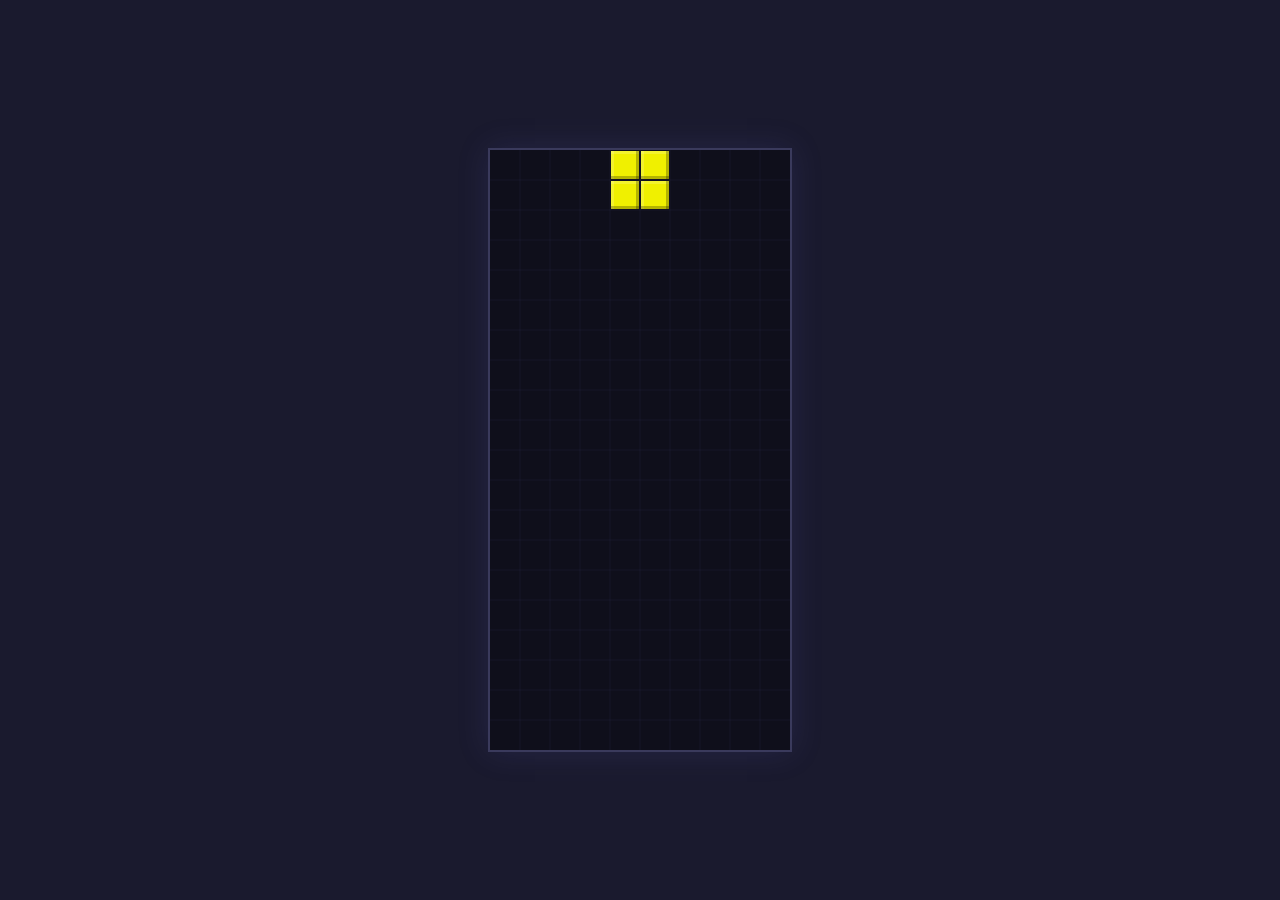
==== index.html @ 4a59fbe1 "feat(grain-1): Canvas 테트리스 보드 및 테트로미노 렌더링 파이프라인 Grain: grain-1 Do: Create `index.html`, `style.css`," ====
<!DOCTYPE html>
<html lang="ko">
<head>
  <meta charset="UTF-8">
  <meta name="viewport" content="width=device-width, initial-scale=1.0">
  <title>Tetris</title>
  <link rel="stylesheet" href="style.css">
</head>
<body>
  <canvas id="game-canvas"></canvas>
  <script src="game.js"></script>
</body>
</html>
---- style.css ----
* {
  margin: 0;
  padding: 0;
  box-sizing: border-box;
}

body {
  background: #1a1a2e;
  display: flex;
  justify-content: center;
  align-items: center;
  min-height: 100vh;
  overflow: hidden;
}

#game-canvas {
  display: block;
  border: 2px solid #3a3a5c;
  box-shadow: 0 0 30px rgba(100, 100, 200, 0.15);
}
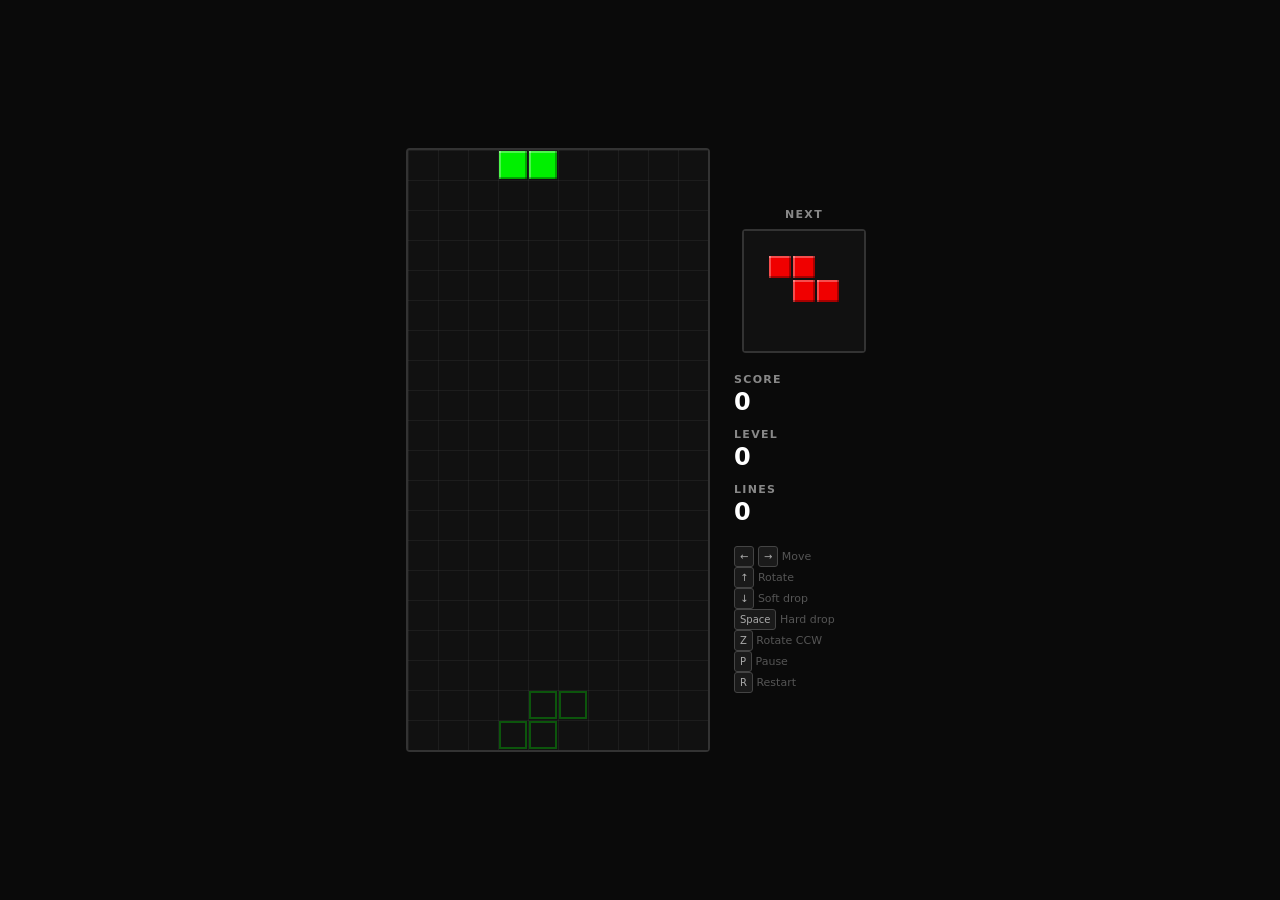
==== commit 4b6f0f3f: "feat(grain-2): UI 구조 및 스타일링 (index.html + style.css) Grain: grain-2 Do: 게임의 HTML 구조와 CSS 스타일을 구현한다. " ====
--- a/index.html
+++ b/index.html
@@ -1,5 +1,5 @@
 <!DOCTYPE html>
-<html lang="ko">
+<html lang="en">
 <head>
   <meta charset="UTF-8">
   <meta name="viewport" content="width=device-width, initial-scale=1.0">
@@ -7,7 +7,47 @@
   <link rel="stylesheet" href="style.css">
 </head>
 <body>
-  <canvas id="game-canvas"></canvas>
+  <div class="game-container">
+    <div class="board-wrapper">
+      <canvas id="mainCanvas"></canvas>
+    </div>
+
+    <div class="side-panel">
+      <div class="next-box">
+        <span class="label">Next</span>
+        <div class="next-canvas-wrapper">
+          <canvas id="nextCanvas"></canvas>
+        </div>
+      </div>
+
+      <div class="stats">
+        <div class="stat-item">
+          <span class="label">Score</span>
+          <span class="value" id="score">0</span>
+        </div>
+        <div class="stat-item">
+          <span class="label">Level</span>
+          <span class="value" id="level">0</span>
+        </div>
+        <div class="stat-item">
+          <span class="label">Lines</span>
+          <span class="value" id="lines">0</span>
+        </div>
+      </div>
+
+      <div class="controls">
+        <kbd>←</kbd> <kbd>→</kbd> Move<br>
+        <kbd>↑</kbd> Rotate<br>
+        <kbd>↓</kbd> Soft drop<br>
+        <kbd>Space</kbd> Hard drop<br>
+        <kbd>Z</kbd> Rotate CCW<br>
+        <kbd>P</kbd> Pause<br>
+        <kbd>R</kbd> Restart
+      </div>
+    </div>
+  </div>
+
   <script src="game.js"></script>
+  <script>TetrisGame.init('mainCanvas', 'nextCanvas');</script>
 </body>
 </html>
--- a/style.css
+++ b/style.css
@@ -1,20 +1,132 @@
-* {
+/* =============================================================================
+   Tetris — Base Stylesheet
+   ============================================================================= */
+
+/* --- Reset & Base --- */
+
+*,
+*::before,
+*::after {
   margin: 0;
   padding: 0;
   box-sizing: border-box;
 }
 
-body {
-  background: #1a1a2e;
-  display: flex;
-  justify-content: center;
-  align-items: center;
-  min-height: 100vh;
+html, body {
+  height: 100%;
   overflow: hidden;
+  background: #0a0a0a;
+  color: #e0e0e0;
+  font-family: 'Segoe UI', system-ui, -apple-system, sans-serif;
+  -webkit-font-smoothing: antialiased;
 }
 
-#game-canvas {
+/* --- Layout Container --- */
+
+.game-container {
+  display: flex;
+  align-items: center;
+  justify-content: center;
+  height: 100vh;
+  gap: 24px;
+  user-select: none;
+}
+
+/* --- Main Board --- */
+
+.board-wrapper {
+  position: relative;
+  border: 2px solid #333;
+  border-radius: 4px;
+  background: #111;
+  line-height: 0; /* strip inline gap below canvas */
+}
+
+#mainCanvas {
   display: block;
-  border: 2px solid #3a3a5c;
-  box-shadow: 0 0 30px rgba(100, 100, 200, 0.15);
 }
+
+/* --- Side Panel --- */
+
+.side-panel {
+  display: flex;
+  flex-direction: column;
+  gap: 20px;
+  min-width: 140px;
+}
+
+/* --- Next Preview --- */
+
+.next-box {
+  display: flex;
+  flex-direction: column;
+  align-items: center;
+  gap: 8px;
+}
+
+.next-box .label {
+  font-size: 11px;
+  font-weight: 600;
+  letter-spacing: 0.12em;
+  text-transform: uppercase;
+  color: #888;
+}
+
+.next-canvas-wrapper {
+  border: 2px solid #333;
+  border-radius: 4px;
+  background: #111;
+  line-height: 0;
+}
+
+#nextCanvas {
+  display: block;
+}
+
+/* --- Stats --- */
+
+.stats {
+  display: flex;
+  flex-direction: column;
+  gap: 12px;
+}
+
+.stat-item {
+  display: flex;
+  flex-direction: column;
+  gap: 2px;
+}
+
+.stat-item .label {
+  font-size: 11px;
+  font-weight: 600;
+  letter-spacing: 0.12em;
+  text-transform: uppercase;
+  color: #888;
+}
+
+.stat-item .value {
+  font-size: 24px;
+  font-weight: 700;
+  font-variant-numeric: tabular-nums;
+  color: #fff;
+}
+
+/* --- Controls Help --- */
+
+.controls {
+  font-size: 11px;
+  line-height: 1.7;
+  color: #555;
+}
+
+.controls kbd {
+  display: inline-block;
+  padding: 1px 5px;
+  border: 1px solid #444;
+  border-radius: 3px;
+  background: #1a1a1a;
+  color: #aaa;
+  font-family: inherit;
+  font-size: 10px;
+}
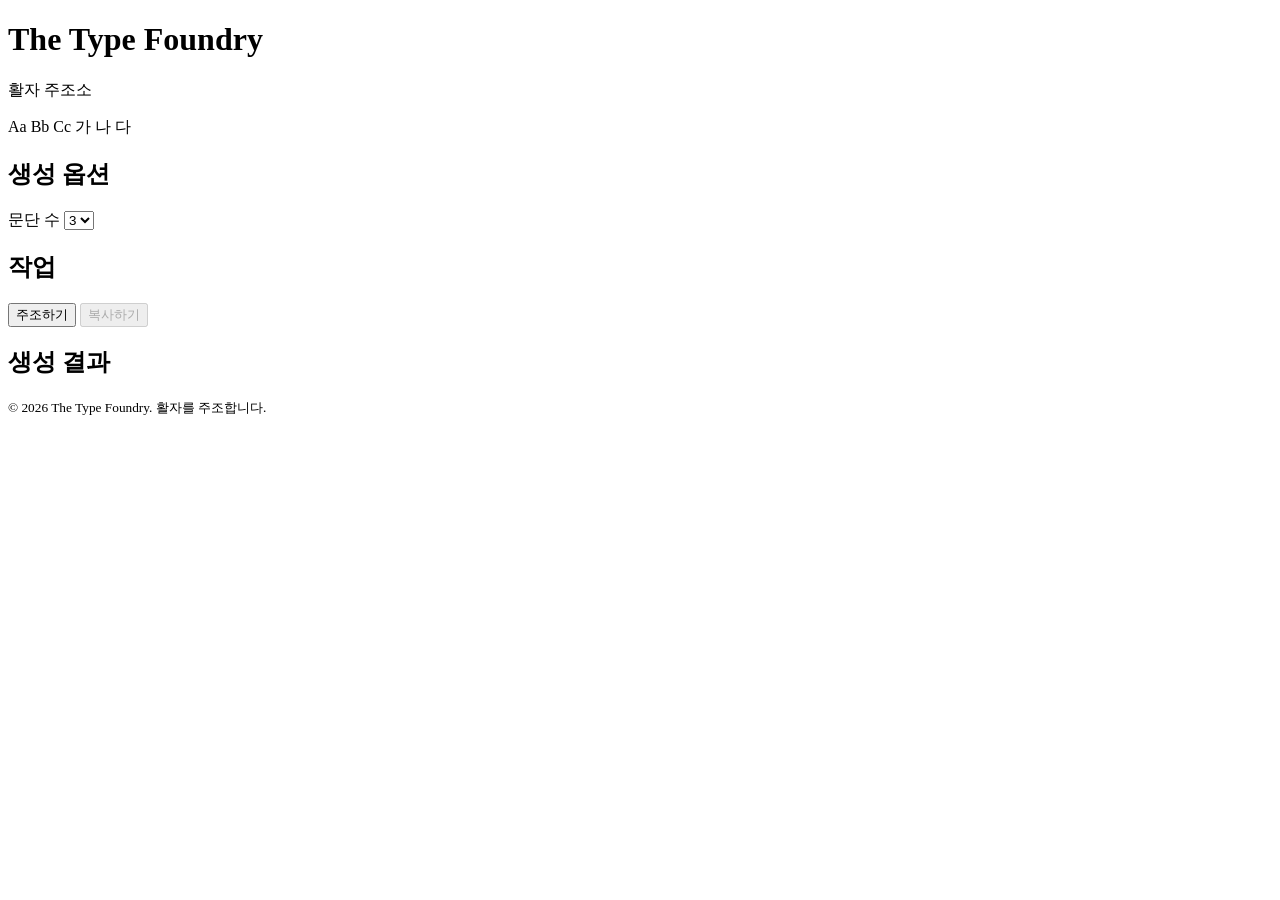
==== commit babedb30: "feat(grain-1): Create semantic HTML5 structure for The Type Foundry Grain: grain-1 Do: Create `index" ====
--- a/index.html
+++ b/index.html
@@ -1,53 +1,72 @@
 <!DOCTYPE html>
-<html lang="en">
+<html lang="ko">
 <head>
   <meta charset="UTF-8">
   <meta name="viewport" content="width=device-width, initial-scale=1.0">
-  <title>Tetris</title>
+  <title>The Type Foundry — 활자 주조소</title>
   <link rel="stylesheet" href="style.css">
 </head>
 <body>
-  <div class="game-container">
-    <div class="board-wrapper">
-      <canvas id="mainCanvas"></canvas>
-    </div>
 
-    <div class="side-panel">
-      <div class="next-box">
-        <span class="label">Next</span>
-        <div class="next-canvas-wrapper">
-          <canvas id="nextCanvas"></canvas>
-        </div>
+  <!-- Hero: Site identity and large-scale typography showcase -->
+  <header class="hero" role="banner">
+    <h1 class="hero__title">The Type Foundry</h1>
+    <p class="hero__subtitle" lang="ko">활자 주조소</p>
+    <p class="hero__specimen" aria-label="Typography specimen">
+      Aa Bb Cc 가 나 다
+    </p>
+  </header>
+
+  <main>
+
+    <!-- Controls: Paragraph count selector -->
+    <section class="controls" aria-labelledby="controls-heading">
+      <h2 id="controls-heading" class="sr-only">생성 옵션</h2>
+
+      <div class="controls__group">
+        <label for="paragraph-count">문단 수</label>
+        <select id="paragraph-count" name="paragraph-count">
+          <option value="1">1</option>
+          <option value="2">2</option>
+          <option value="3" selected>3</option>
+          <option value="4">4</option>
+          <option value="5">5</option>
+        </select>
       </div>
+    </section>
 
-      <div class="stats">
-        <div class="stat-item">
-          <span class="label">Score</span>
-          <span class="value" id="score">0</span>
-        </div>
-        <div class="stat-item">
-          <span class="label">Level</span>
-          <span class="value" id="level">0</span>
-        </div>
-        <div class="stat-item">
-          <span class="label">Lines</span>
-          <span class="value" id="lines">0</span>
-        </div>
+    <!-- Actions: Generate and Copy buttons -->
+    <section class="actions" aria-labelledby="actions-heading">
+      <h2 id="actions-heading" class="sr-only">작업</h2>
+
+      <div class="actions__group">
+        <button type="button" id="generate-btn" class="btn btn--primary">
+          주조하기
+        </button>
+        <button type="button" id="copy-btn" class="btn btn--secondary" disabled>
+          복사하기
+        </button>
       </div>
+    </section>
 
-      <div class="controls">
-        <kbd>←</kbd> <kbd>→</kbd> Move<br>
-        <kbd>↑</kbd> Rotate<br>
-        <kbd>↓</kbd> Soft drop<br>
-        <kbd>Space</kbd> Hard drop<br>
-        <kbd>Z</kbd> Rotate CCW<br>
-        <kbd>P</kbd> Pause<br>
-        <kbd>R</kbd> Restart
+    <!-- Output: Generated text result -->
+    <section class="output" aria-labelledby="output-heading" aria-live="polite">
+      <h2 id="output-heading" class="sr-only">생성 결과</h2>
+
+      <div id="output-area" class="output__area" role="region" aria-label="생성된 텍스트">
+        <!-- Generated paragraphs will be inserted here by script.js -->
       </div>
-    </div>
-  </div>
+    </section>
 
-  <script src="game.js"></script>
-  <script>TetrisGame.init('mainCanvas', 'nextCanvas');</script>
+  </main>
+
+  <!-- Footer -->
+  <footer class="footer" role="contentinfo">
+    <p class="footer__text">
+      <small>&copy; 2026 The Type Foundry. 활자를 주조합니다.</small>
+    </p>
+  </footer>
+
+  <script src="script.js"></script>
 </body>
 </html>
--- a/style.css
+++ b/style.css
@@ -1,132 +1 @@
-/* =============================================================================
-   Tetris — Base Stylesheet
-   ============================================================================= */
-
-/* --- Reset & Base --- */
-
-*,
-*::before,
-*::after {
-  margin: 0;
-  padding: 0;
-  box-sizing: border-box;
-}
-
-html, body {
-  height: 100%;
-  overflow: hidden;
-  background: #0a0a0a;
-  color: #e0e0e0;
-  font-family: 'Segoe UI', system-ui, -apple-system, sans-serif;
-  -webkit-font-smoothing: antialiased;
-}
-
-/* --- Layout Container --- */
-
-.game-container {
-  display: flex;
-  align-items: center;
-  justify-content: center;
-  height: 100vh;
-  gap: 24px;
-  user-select: none;
-}
-
-/* --- Main Board --- */
-
-.board-wrapper {
-  position: relative;
-  border: 2px solid #333;
-  border-radius: 4px;
-  background: #111;
-  line-height: 0; /* strip inline gap below canvas */
-}
-
-#mainCanvas {
-  display: block;
-}
-
-/* --- Side Panel --- */
-
-.side-panel {
-  display: flex;
-  flex-direction: column;
-  gap: 20px;
-  min-width: 140px;
-}
-
-/* --- Next Preview --- */
-
-.next-box {
-  display: flex;
-  flex-direction: column;
-  align-items: center;
-  gap: 8px;
-}
-
-.next-box .label {
-  font-size: 11px;
-  font-weight: 600;
-  letter-spacing: 0.12em;
-  text-transform: uppercase;
-  color: #888;
-}
-
-.next-canvas-wrapper {
-  border: 2px solid #333;
-  border-radius: 4px;
-  background: #111;
-  line-height: 0;
-}
-
-#nextCanvas {
-  display: block;
-}
-
-/* --- Stats --- */
-
-.stats {
-  display: flex;
-  flex-direction: column;
-  gap: 12px;
-}
-
-.stat-item {
-  display: flex;
-  flex-direction: column;
-  gap: 2px;
-}
-
-.stat-item .label {
-  font-size: 11px;
-  font-weight: 600;
-  letter-spacing: 0.12em;
-  text-transform: uppercase;
-  color: #888;
-}
-
-.stat-item .value {
-  font-size: 24px;
-  font-weight: 700;
-  font-variant-numeric: tabular-nums;
-  color: #fff;
-}
-
-/* --- Controls Help --- */
-
-.controls {
-  font-size: 11px;
-  line-height: 1.7;
-  color: #555;
-}
-
-.controls kbd {
-  display: inline-block;
-  padding: 1px 5px;
-  border: 1px solid #444;
-  border-radius: 3px;
-  background: #1a1a1a;
-  color: #aaa;
-  font-family: inherit;
-  font-size: 10px;
-}
+/* style.css — The Type Foundry (활자 주조소) */
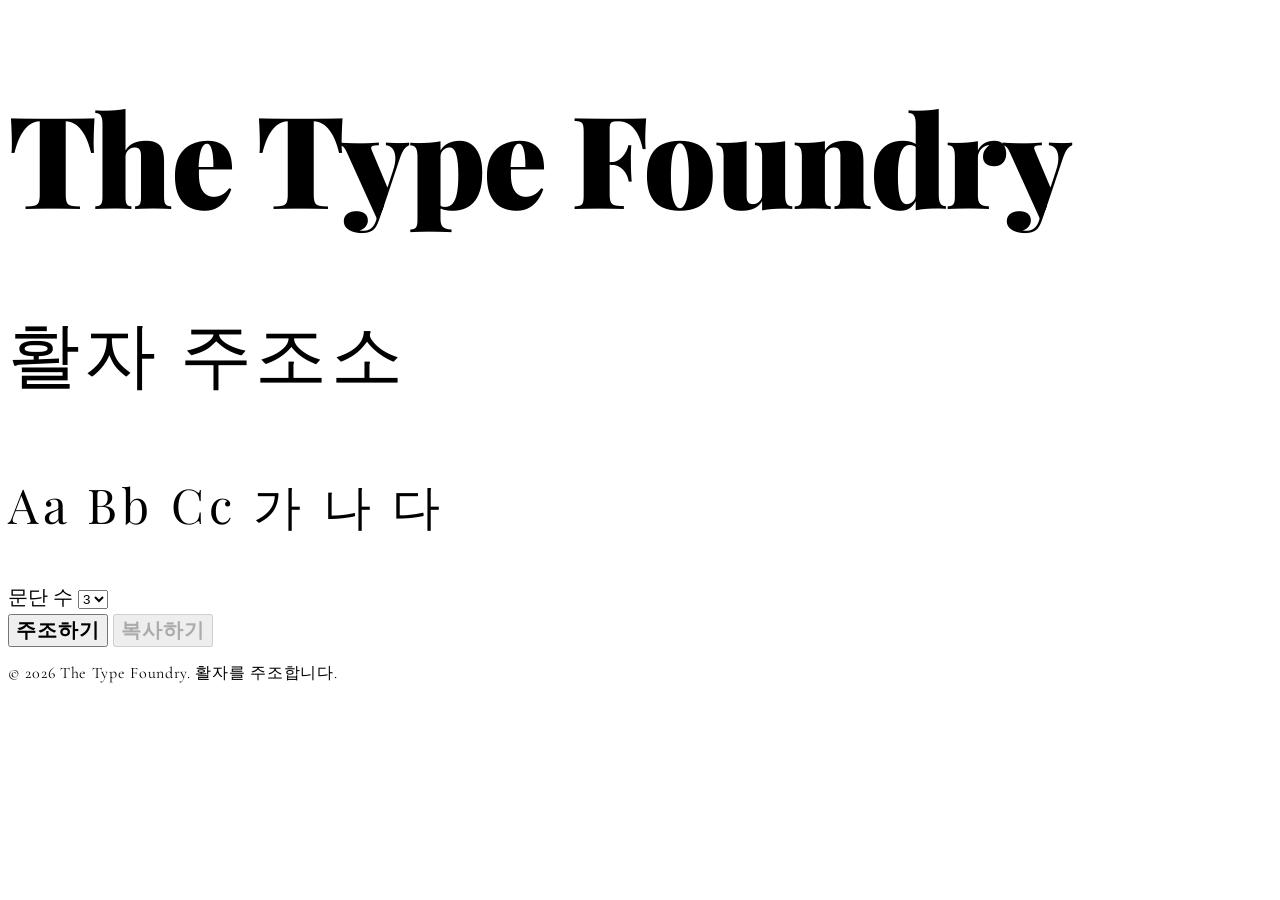
==== commit e6f51eee: "feat(grain-1): Google Fonts 연동 및 타이포그래피 시스템 정의 Grain: grain-1 Do: 1. `index.html`의 `<head>`에 Google " ====
--- a/index.html
+++ b/index.html
@@ -4,6 +4,15 @@
   <meta charset="UTF-8">
   <meta name="viewport" content="width=device-width, initial-scale=1.0">
   <title>The Type Foundry — 활자 주조소</title>
+
+  <!-- Google Fonts: Playfair Display (display/hero) + Cormorant Garamond (body/secondary) -->
+  <link rel="preconnect" href="https://fonts.googleapis.com">
+  <link rel="preconnect" href="https://fonts.gstatic.com" crossorigin>
+  <link
+    href="https://fonts.googleapis.com/css2?family=Cormorant+Garamond:ital,wght@0,300;0,400;0,500;0,600;0,700;1,300;1,400;1,500;1,600;1,700&family=Playfair+Display:ital,wght@0,400;0,700;0,900;1,400;1,700;1,900&display=swap"
+    rel="stylesheet"
+  >
+
   <link rel="stylesheet" href="style.css">
 </head>
 <body>
--- a/style.css
+++ b/style.css
@@ -1 +1,149 @@
 /* style.css — The Type Foundry (활자 주조소) */
+
+/* ==========================================================================
+   Typography System
+   - Font families: Playfair Display (display/hero), Cormorant Garamond (body)
+   - Scale: hero → display → h1 → h2 → h3 → body → small → caption
+   ========================================================================== */
+
+:root {
+  /* Font Families */
+  --font-display: 'Playfair Display', Georgia, 'Times New Roman', serif;
+  --font-body: 'Cormorant Garamond', Garamond, 'Times New Roman', serif;
+
+  /* Font Weights */
+  --weight-light: 300;
+  --weight-regular: 400;
+  --weight-medium: 500;
+  --weight-semibold: 600;
+  --weight-bold: 700;
+  --weight-black: 900;
+
+  /* Typography Scale (px → rem, base 16px) */
+  --font-size-hero: 8rem;       /* 128px — hero */
+  --font-size-display: 4.5rem;  /* 72px  — display */
+  --font-size-h1: 3rem;         /* 48px  — h1 */
+  --font-size-h2: 2.25rem;      /* 36px  — h2 */
+  --font-size-h3: 1.5rem;       /* 24px  — h3 */
+  --font-size-body: 1.25rem;    /* 20px  — body */
+  --font-size-small: 1rem;      /* 16px  — small */
+  --font-size-caption: 0.875rem;/* 14px  — caption */
+
+  /* Line Heights */
+  --line-height-tight: 1.1;
+  --line-height-snug: 1.25;
+  --line-height-normal: 1.6;
+  --line-height-relaxed: 1.8;
+
+  /* Letter Spacing */
+  --tracking-tight: -0.02em;
+  --tracking-normal: 0;
+  --tracking-wide: 0.05em;
+  --tracking-wider: 0.1em;
+}
+
+/* ==========================================================================
+   Base Typography
+   ========================================================================== */
+
+body {
+  font-family: var(--font-body);
+  font-size: var(--font-size-body);
+  font-weight: var(--weight-regular);
+  line-height: var(--line-height-normal);
+  letter-spacing: var(--tracking-normal);
+}
+
+h1, h2, h3 {
+  font-family: var(--font-display);
+  line-height: var(--line-height-tight);
+  letter-spacing: var(--tracking-tight);
+}
+
+h1 {
+  font-size: var(--font-size-h1);
+  font-weight: var(--weight-bold);
+}
+
+h2 {
+  font-size: var(--font-size-h2);
+  font-weight: var(--weight-bold);
+}
+
+h3 {
+  font-size: var(--font-size-h3);
+  font-weight: var(--weight-regular);
+}
+
+small {
+  font-size: var(--font-size-small);
+}
+
+/* ==========================================================================
+   Hero Typography
+   ========================================================================== */
+
+.hero__title {
+  font-family: var(--font-display);
+  font-size: var(--font-size-hero);
+  font-weight: var(--weight-black);
+  line-height: var(--line-height-tight);
+  letter-spacing: var(--tracking-tight);
+}
+
+.hero__subtitle {
+  font-family: var(--font-body);
+  font-size: var(--font-size-display);
+  font-weight: var(--weight-light);
+  line-height: var(--line-height-snug);
+  letter-spacing: var(--tracking-wide);
+}
+
+.hero__specimen {
+  font-family: var(--font-display);
+  font-size: var(--font-size-h1);
+  font-weight: var(--weight-regular);
+  line-height: var(--line-height-snug);
+  letter-spacing: var(--tracking-wider);
+}
+
+/* ==========================================================================
+   Component Typography
+   ========================================================================== */
+
+.btn {
+  font-family: var(--font-body);
+  font-size: var(--font-size-body);
+  font-weight: var(--weight-semibold);
+  letter-spacing: var(--tracking-wide);
+}
+
+.output__area {
+  font-family: var(--font-body);
+  font-size: var(--font-size-body);
+  font-weight: var(--weight-regular);
+  line-height: var(--line-height-relaxed);
+}
+
+.footer__text {
+  font-family: var(--font-body);
+  font-size: var(--font-size-caption);
+  font-weight: var(--weight-regular);
+  letter-spacing: var(--tracking-wide);
+}
+
+/* ==========================================================================
+   Utility: Screen reader only
+   ========================================================================== */
+
+.sr-only {
+  position: absolute;
+  width: 1px;
+  height: 1px;
+  padding: 0;
+  margin: -1px;
+  overflow: hidden;
+  clip: rect(0, 0, 0, 0);
+  white-space: nowrap;
+  border: 0;
+}
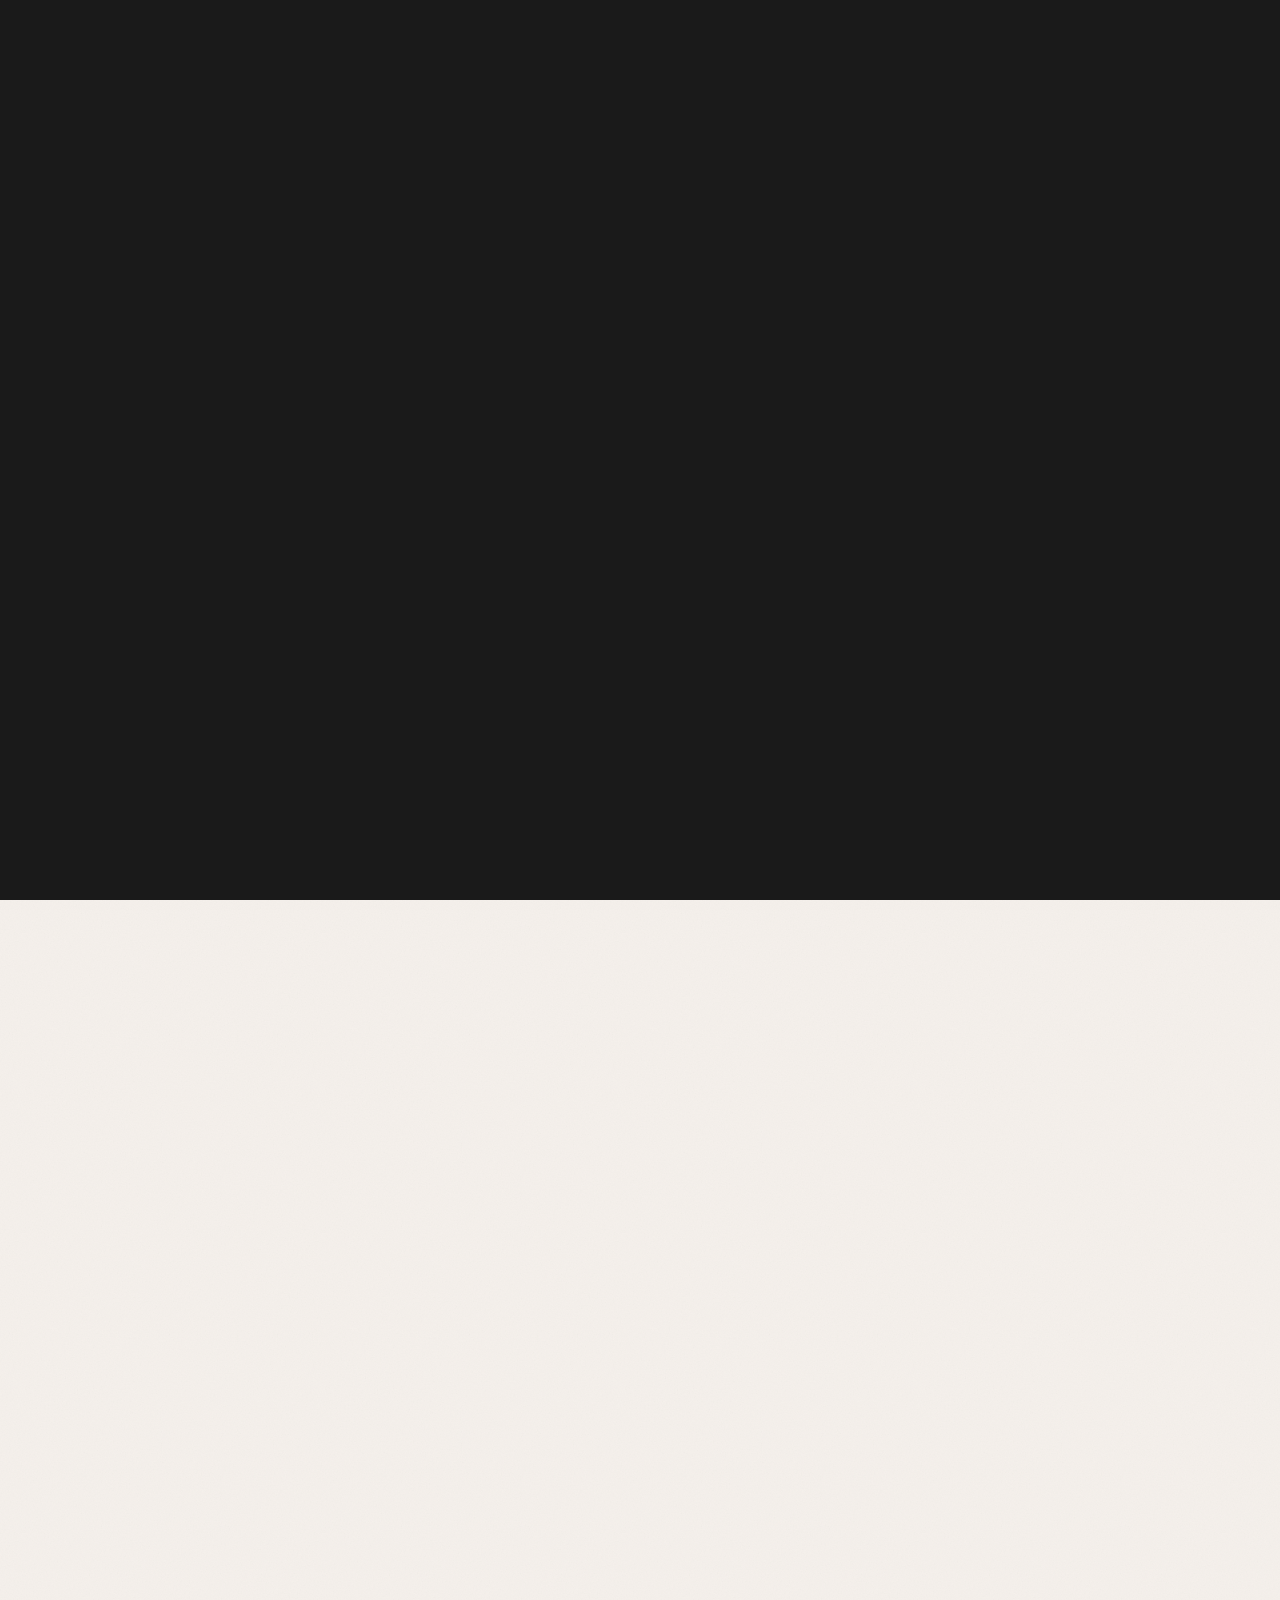
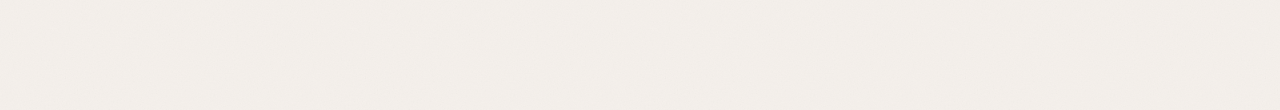
==== commit f61d164b: "feat(grain-1): Intro overlay HTML 구조 및 CSS 애니메이션 정의 Grain: grain-1 Do: `index.html`에 인트로 오버레이 마크업을 추" ====
--- a/index.html
+++ b/index.html
@@ -17,8 +17,21 @@
 </head>
 <body>
 
+  <!-- Intro: Entry sequence overlay -->
+  <div class="intro" aria-hidden="true">
+    <div class="intro__bg"></div>
+    <div class="intro__text">
+      <span class="intro__char" style="--char-index: 0">L</span>
+      <span class="intro__char" style="--char-index: 1">o</span>
+      <span class="intro__char" style="--char-index: 2">r</span>
+      <span class="intro__char" style="--char-index: 3">e</span>
+      <span class="intro__char" style="--char-index: 4">m</span>
+    </div>
+    <div class="intro__line"></div>
+  </div>
+
   <!-- Hero: Site identity and large-scale typography showcase -->
-  <header class="hero" role="banner">
+  <header class="hero reveal" role="banner">
     <h1 class="hero__title">The Type Foundry</h1>
     <p class="hero__subtitle" lang="ko">활자 주조소</p>
     <p class="hero__specimen" aria-label="Typography specimen">
@@ -26,7 +39,7 @@
     </p>
   </header>
 
-  <main>
+  <main class="reveal">
 
     <!-- Controls: Paragraph count selector -->
     <section class="controls" aria-labelledby="controls-heading">
@@ -70,7 +83,7 @@
   </main>
 
   <!-- Footer -->
-  <footer class="footer" role="contentinfo">
+  <footer class="footer reveal" role="contentinfo">
     <p class="footer__text">
       <small>&copy; 2026 The Type Foundry. 활자를 주조합니다.</small>
     </p>
--- a/style.css
+++ b/style.css
@@ -1,4 +1,13 @@
 /* style.css — The Type Foundry (활자 주조소) */
+
+/* ==========================================================================
+   Color System
+   - Three colors only: off-white, deep charcoal, antique gold.
+   - No other color values are permitted outside :root.
+   - Contrast: charcoal on off-white ≈ 13.8:1 (WCAG AAA).
+   - Accent gold on off-white ≈ 2.6:1 — use only on large/bold text or
+     non-text decoration; never as small body text.
+   ========================================================================== */
 
 /* ==========================================================================
    Typography System
@@ -7,6 +16,13 @@
    ========================================================================== */
 
 :root {
+  /* === Color System === */
+  --color-bg: #F5F0EB;
+  --color-text: #1A1A1A;
+  --color-accent: #C9A96E;
+  --color-accent-hover: #B8963D;
+  --color-border: rgba(26, 26, 26, 0.15);
+
   /* Font Families */
   --font-display: 'Playfair Display', Georgia, 'Times New Roman', serif;
   --font-body: 'Cormorant Garamond', Garamond, 'Times New Roman', serif;
@@ -40,10 +56,45 @@
   --tracking-normal: 0;
   --tracking-wide: 0.05em;
   --tracking-wider: 0.1em;
-}
-
-/* ==========================================================================
-   Base Typography
+
+  /* === Layout System === */
+  --layout-max-width: 1200px;
+  --layout-content-width: 840px;
+  --layout-gutter: 2rem;
+  --layout-section-gap: 4rem;
+
+  /* Spacing Scale */
+  --space-xs: 0.5rem;    /*  8px */
+  --space-sm: 1rem;       /* 16px */
+  --space-md: 1.5rem;     /* 24px */
+  --space-lg: 2rem;       /* 32px */
+  --space-xl: 3rem;       /* 48px */
+  --space-2xl: 4rem;      /* 64px */
+  --space-3xl: 6rem;      /* 96px */
+
+  /* Component Tokens */
+  --btn-padding-x: 2rem;
+  --btn-padding-y: 0.875rem;
+  --btn-radius: 2px;
+  --input-padding-x: 1rem;
+  --input-padding-y: 0.625rem;
+  --input-radius: 2px;
+}
+
+/* ==========================================================================
+   Reset & Box Model
+   ========================================================================== */
+
+*,
+*::before,
+*::after {
+  box-sizing: border-box;
+  margin: 0;
+  padding: 0;
+}
+
+/* ==========================================================================
+   Base Typography & Page Layout
    ========================================================================== */
 
 body {
@@ -52,6 +103,15 @@
   font-weight: var(--weight-regular);
   line-height: var(--line-height-normal);
   letter-spacing: var(--tracking-normal);
+  background-color: var(--color-bg);
+  /* Paper texture: layered noise grain via inline SVG feTurbulence */
+  background-image: url("data:image/svg+xml,%3Csvg xmlns='http://www.w3.org/2000/svg' width='300' height='300'%3E%3Cfilter id='n'%3E%3CfeTurbulence type='fractalNoise' baseFrequency='0.75' numOctaves='4' stitchTiles='stitch'/%3E%3CfeColorMatrix type='saturate' values='0'/%3E%3C/filter%3E%3Crect width='300' height='300' filter='url(%23n)' opacity='0.06'/%3E%3C/svg%3E");
+  background-repeat: repeat;
+  background-size: 300px 300px;
+  color: var(--color-text);
+  min-height: 100vh;
+  display: flex;
+  flex-direction: column;
 }
 
 h1, h2, h3 {
@@ -80,7 +140,7 @@
 }
 
 /* ==========================================================================
-   Hero Typography
+   Hero Typography & Spacing
    ========================================================================== */
 
 .hero__title {
@@ -89,6 +149,7 @@
   font-weight: var(--weight-black);
   line-height: var(--line-height-tight);
   letter-spacing: var(--tracking-tight);
+  margin-bottom: var(--space-md);
 }
 
 .hero__subtitle {
@@ -97,6 +158,7 @@
   font-weight: var(--weight-light);
   line-height: var(--line-height-snug);
   letter-spacing: var(--tracking-wide);
+  margin-bottom: var(--space-2xl);
 }
 
 .hero__specimen {
@@ -105,10 +167,164 @@
   font-weight: var(--weight-regular);
   line-height: var(--line-height-snug);
   letter-spacing: var(--tracking-wider);
-}
-
-/* ==========================================================================
-   Component Typography
+  color: var(--color-accent);
+  margin-top: var(--space-lg);
+}
+
+/* ==========================================================================
+   Page Layout
+   ========================================================================== */
+
+main {
+  flex: 1;
+  width: 100%;
+  max-width: var(--layout-max-width);
+  margin-left: auto;
+  margin-right: auto;
+  padding: 0 var(--layout-gutter);
+  display: grid;
+  grid-template-columns: 1fr;
+  grid-template-rows: auto auto 1fr;
+  gap: var(--layout-section-gap);
+  padding-top: var(--space-3xl);
+  padding-bottom: var(--space-3xl);
+}
+
+/* ==========================================================================
+   Hero Layout
+   ========================================================================== */
+
+.hero {
+  min-height: 100vh;
+  display: flex;
+  flex-direction: column;
+  align-items: center;
+  justify-content: center;
+  text-align: center;
+  padding: var(--space-3xl) var(--layout-gutter);
+}
+
+/* ==========================================================================
+   Controls Layout
+   ========================================================================== */
+
+.controls {
+  display: flex;
+  justify-content: center;
+  align-items: center;
+}
+
+.controls__group {
+  display: flex;
+  align-items: center;
+  gap: var(--space-sm);
+}
+
+.controls__group label {
+  font-family: var(--font-body);
+  font-size: var(--font-size-body);
+  font-weight: var(--weight-medium);
+  letter-spacing: var(--tracking-wide);
+  white-space: nowrap;
+}
+
+.controls__group select {
+  font-family: var(--font-body);
+  font-size: var(--font-size-body);
+  font-weight: var(--weight-regular);
+  color: var(--color-text);
+  background-color: var(--color-bg);
+  border: 1px solid var(--color-border);
+  border-radius: var(--input-radius);
+  padding: var(--input-padding-y) var(--input-padding-x);
+  cursor: pointer;
+  appearance: none;
+  -webkit-appearance: none;
+  background-image: url("data:image/svg+xml,%3Csvg xmlns='http://www.w3.org/2000/svg' width='12' height='12' viewBox='0 0 12 12'%3E%3Cpath fill='%231A1A1A' d='M6 8L1 3h10z'/%3E%3C/svg%3E");
+  background-repeat: no-repeat;
+  background-position: right 0.75rem center;
+  padding-right: 2.5rem;
+}
+
+.controls__group select:hover {
+  border-color: var(--color-accent);
+}
+
+.controls__group select:focus {
+  outline: 2px solid var(--color-accent);
+  outline-offset: 2px;
+}
+
+/* ==========================================================================
+   Actions Layout
+   ========================================================================== */
+
+.actions {
+  display: flex;
+  justify-content: center;
+  align-items: center;
+}
+
+.actions__group {
+  display: flex;
+  align-items: center;
+  gap: var(--space-sm);
+}
+
+/* ==========================================================================
+   Output Layout
+   ========================================================================== */
+
+.output {
+  width: 100%;
+  max-width: var(--layout-content-width);
+  margin-left: auto;
+  margin-right: auto;
+}
+
+.output__area {
+  font-family: var(--font-body);
+  font-size: var(--font-size-body);
+  font-weight: var(--weight-regular);
+  line-height: var(--line-height-relaxed);
+  border-top: 1px solid var(--color-border);
+  min-height: 12rem;
+  padding-top: var(--space-xl);
+}
+
+.output__area p {
+  margin-bottom: var(--space-md);
+}
+
+.output__area p:last-child {
+  margin-bottom: 0;
+}
+
+/* ==========================================================================
+   Footer Layout
+   ========================================================================== */
+
+.footer {
+  width: 100%;
+  max-width: var(--layout-max-width);
+  margin-left: auto;
+  margin-right: auto;
+  padding: var(--space-xl) var(--layout-gutter);
+  text-align: center;
+}
+
+.footer__text {
+  font-family: var(--font-body);
+  font-size: var(--font-size-caption);
+  font-weight: var(--weight-regular);
+  letter-spacing: var(--tracking-wide);
+  color: var(--color-text);
+  border-top: 1px solid var(--color-border);
+  padding-top: var(--space-lg);
+}
+
+/* ==========================================================================
+   Component Typography & Styling
    ========================================================================== */
 
 .btn {
@@ -116,20 +332,44 @@
   font-size: var(--font-size-body);
   font-weight: var(--weight-semibold);
   letter-spacing: var(--tracking-wide);
-}
-
-.output__area {
-  font-family: var(--font-body);
-  font-size: var(--font-size-body);
-  font-weight: var(--weight-regular);
-  line-height: var(--line-height-relaxed);
-}
-
-.footer__text {
-  font-family: var(--font-body);
-  font-size: var(--font-size-caption);
-  font-weight: var(--weight-regular);
-  letter-spacing: var(--tracking-wide);
+  cursor: pointer;
+  border: 1px solid var(--color-border);
+  background-color: var(--color-bg);
+  color: var(--color-text);
+  padding: var(--btn-padding-y) var(--btn-padding-x);
+  border-radius: var(--btn-radius);
+  transition: background-color 0.2s ease, border-color 0.2s ease, color 0.2s ease;
+}
+
+.btn:focus-visible {
+  outline: 2px solid var(--color-accent);
+  outline-offset: 2px;
+}
+
+.btn:disabled {
+  opacity: 0.4;
+  cursor: not-allowed;
+}
+
+.btn--primary {
+  background-color: var(--color-accent);
+  color: var(--color-bg);
+  border-color: var(--color-accent);
+}
+
+.btn--primary:hover {
+  background-color: var(--color-accent-hover);
+  border-color: var(--color-accent-hover);
+}
+
+.btn--secondary {
+  background-color: var(--color-bg);
+  color: var(--color-text);
+  border-color: var(--color-border);
+}
+
+.btn--secondary:hover {
+  border-color: var(--color-accent);
 }
 
 /* ==========================================================================
@@ -147,3 +387,140 @@
   white-space: nowrap;
   border: 0;
 }
+
+/* ==========================================================================
+   Intro Overlay — Entry Sequence Animation
+   Performance: transform/opacity only. No layout-triggering properties.
+   GPU-accelerated via will-change on animating elements.
+   ========================================================================== */
+
+.intro {
+  position: fixed;
+  inset: 0;
+  z-index: 9999;
+  display: flex;
+  flex-direction: column;
+  align-items: center;
+  justify-content: center;
+  pointer-events: none;
+}
+
+/* Phase 1: Deep black background layer */
+.intro__bg {
+  position: absolute;
+  inset: 0;
+  background-color: var(--color-text); /* #1A1A1A */
+  will-change: opacity;
+}
+
+.intro--done .intro__bg {
+  opacity: 0;
+  transition: opacity 0.8s cubic-bezier(0.4, 0, 0.2, 1);
+}
+
+/* Phase 2: "Lorem" letter-by-letter serif fade-in */
+.intro__text {
+  position: relative;
+  z-index: 1;
+  display: flex;
+  align-items: baseline;
+  gap: 0.04em;
+  font-family: var(--font-display);
+  font-size: clamp(3rem, 10vw, var(--font-size-hero));
+  font-weight: var(--weight-bold);
+  line-height: var(--line-height-tight);
+  letter-spacing: var(--tracking-wide);
+  color: var(--color-bg);
+  will-change: opacity, transform;
+}
+
+.intro__char {
+  display: inline-block;
+  opacity: 0;
+  transform: translateY(0.15em);
+  will-change: opacity, transform;
+}
+
+.intro--step-text .intro__char {
+  opacity: 1;
+  transform: translateY(0);
+  transition:
+    opacity 0.5s cubic-bezier(0.25, 0.46, 0.45, 0.94),
+    transform 0.5s cubic-bezier(0.25, 0.46, 0.45, 0.94);
+  /* Stagger each character by 0.12s using --char-index custom property */
+  transition-delay: calc(var(--char-index) * 0.12s);
+}
+
+.intro--done .intro__text {
+  opacity: 0;
+  transform: translateY(-1rem);
+  transition:
+    opacity 0.6s cubic-bezier(0.4, 0, 0.2, 1),
+    transform 0.6s cubic-bezier(0.4, 0, 0.2, 1);
+}
+
+/* Phase 3: Antique gold horizontal line drawing */
+.intro__line {
+  position: relative;
+  z-index: 1;
+  margin-top: var(--space-md);
+  /* Fixed dimensions via padding, not width/height */
+  padding: 1px 0;
+  background-color: var(--color-accent); /* #C9A96E */
+  transform: scaleX(0);
+  transform-origin: center;
+  will-change: transform, opacity;
+}
+
+.intro--step-line .intro__line {
+  transform: scaleX(1);
+  /* Use max-inline-size instead of width for non-layout-triggering sizing */
+  max-inline-size: min(60vw, 320px);
+  min-inline-size: min(60vw, 320px);
+  transition: transform 0.7s cubic-bezier(0.16, 1, 0.3, 1);
+}
+
+.intro--done .intro__line {
+  opacity: 0;
+  transition: opacity 0.5s cubic-bezier(0.4, 0, 0.2, 1);
+}
+
+/* Line needs a base size before animation — set via initial hidden state */
+.intro__line {
+  max-inline-size: min(60vw, 320px);
+  min-inline-size: min(60vw, 320px);
+}
+
+/* Phase 4: Main UI reveal — elements rise into view */
+.reveal {
+  opacity: 0;
+  transform: translateY(2.5rem);
+  will-change: opacity, transform;
+}
+
+.reveal--visible {
+  opacity: 1;
+  transform: translateY(0);
+  transition:
+    opacity 0.9s cubic-bezier(0.16, 1, 0.3, 1),
+    transform 0.9s cubic-bezier(0.16, 1, 0.3, 1);
+}
+
+/* Intro overlay final state: completely removed from visual flow */
+.intro--done {
+  visibility: hidden;
+  transition: visibility 0s linear 1s; /* delay matches longest child transition */
+}
+
+/* Reduced motion: skip all animations, show content immediately */
+@media (prefers-reduced-motion: reduce) {
+  .intro {
+    display: none;
+  }
+
+  .reveal {
+    opacity: 1;
+    transform: none;
+    will-change: auto;
+  }
+}
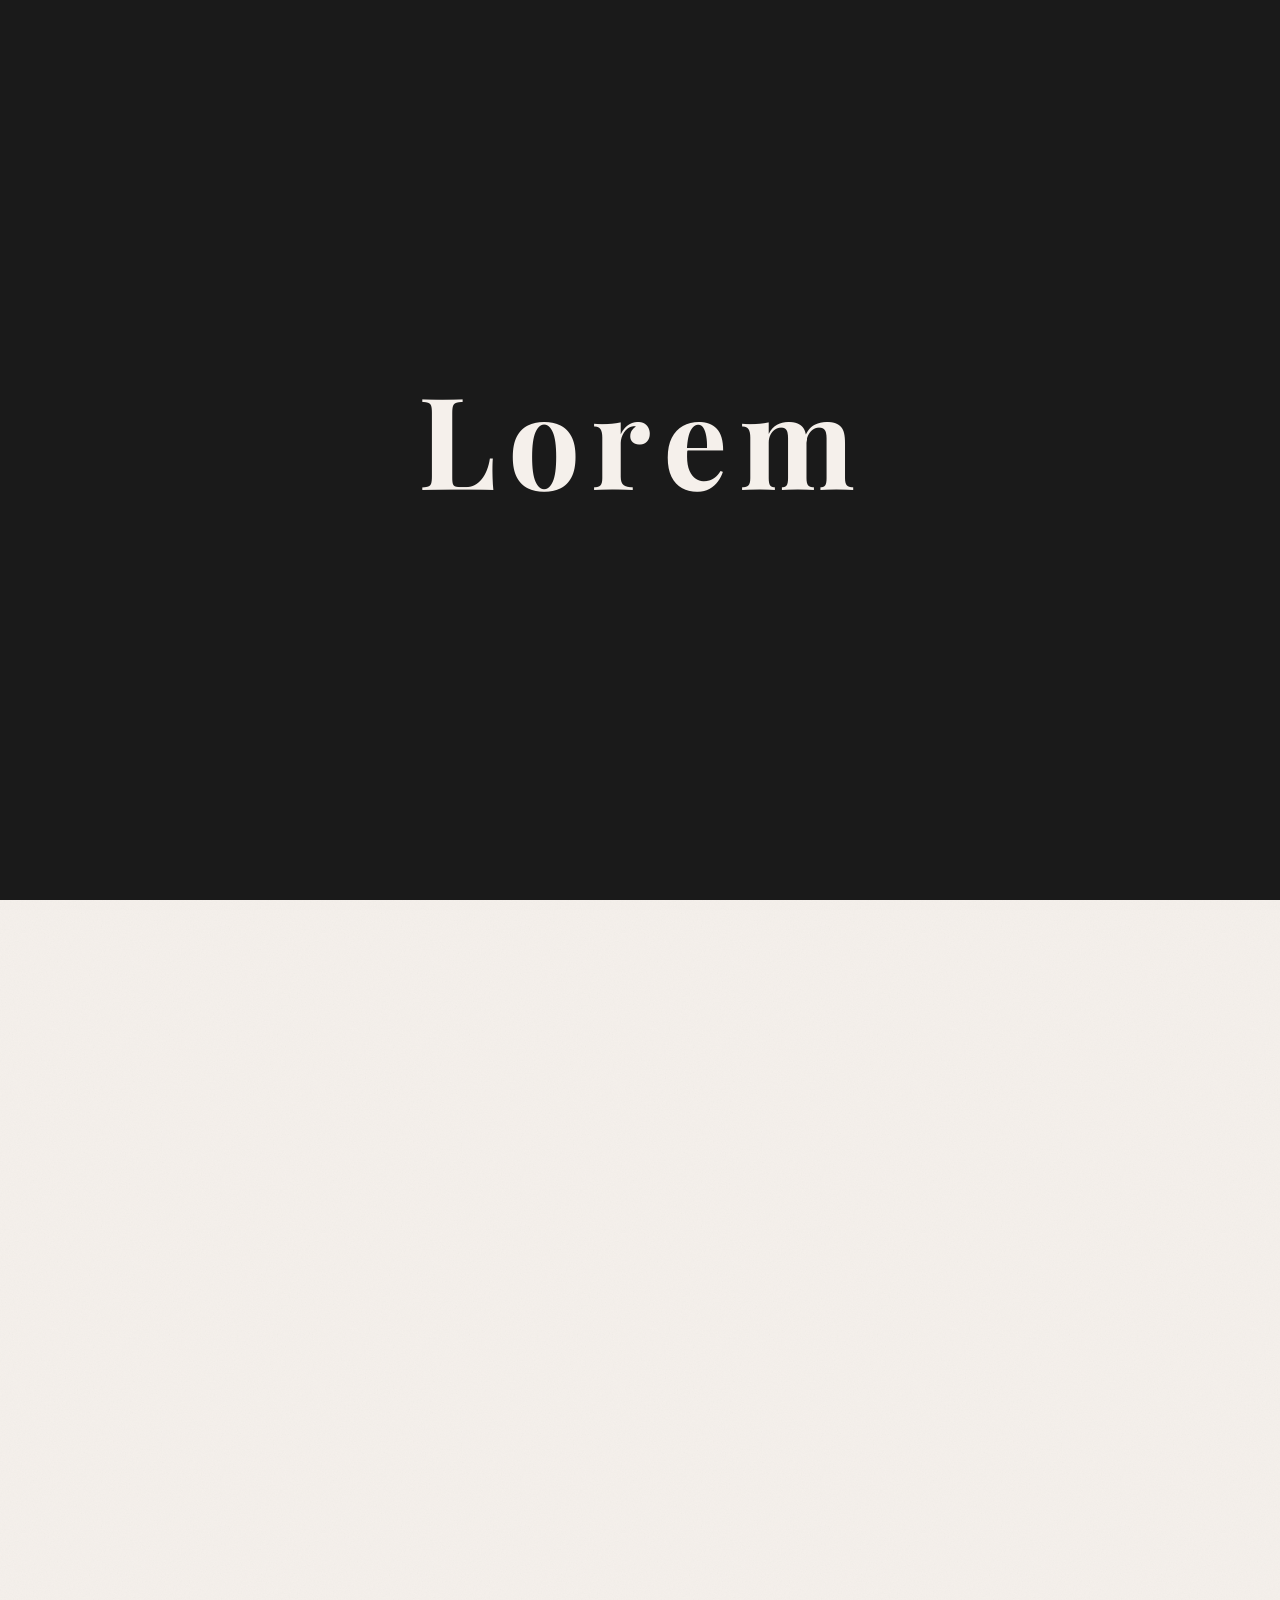
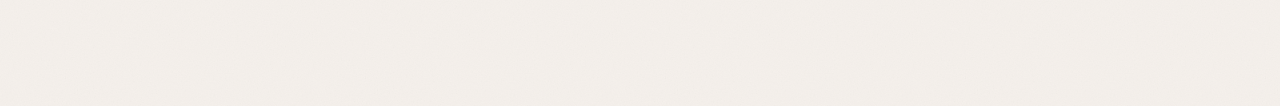
==== commit aed62941: "feat(grain-1): 커스텀 문단 수 스테퍼 컴포넌트 제작 Grain: grain-1 Do: 기존 `<select id="paragraph-count">`를 시각적으로 숨기고" ====
--- a/index.html
+++ b/index.html
@@ -47,13 +47,20 @@
 
       <div class="controls__group">
         <label for="paragraph-count">문단 수</label>
-        <select id="paragraph-count" name="paragraph-count">
+        <select id="paragraph-count" name="paragraph-count" class="sr-only" tabindex="-1">
           <option value="1">1</option>
           <option value="2">2</option>
           <option value="3" selected>3</option>
           <option value="4">4</option>
           <option value="5">5</option>
         </select>
+
+        <!-- Custom Stepper UI — syncs with hidden <select> -->
+        <div class="stepper" role="group" aria-labelledby="controls-heading">
+          <button type="button" class="stepper__btn stepper__btn--dec" aria-label="문단 수 줄이기">−</button>
+          <span class="stepper__value" aria-live="polite" aria-atomic="true">3</span>
+          <button type="button" class="stepper__btn stepper__btn--inc" aria-label="문단 수 늘리기">+</button>
+        </div>
       </div>
     </section>
 
--- a/style.css
+++ b/style.css
@@ -256,6 +256,69 @@
 }
 
 /* ==========================================================================
+   Custom Stepper — Paragraph Count Control
+   Replaces native <select> visually. The hidden <select> remains for
+   accessibility fallback; stepper JS keeps values in sync.
+   ========================================================================== */
+
+.stepper {
+  display: flex;
+  align-items: center;
+  gap: 0;
+  border: 1px solid var(--color-border);
+  border-radius: var(--input-radius);
+  overflow: hidden;
+  user-select: none;
+}
+
+.stepper__btn {
+  font-family: var(--font-body);
+  font-size: var(--font-size-body);
+  font-weight: var(--weight-medium);
+  line-height: 1;
+  color: var(--color-text);
+  background-color: transparent;
+  border: none;
+  padding: var(--input-padding-y) 0.875rem;
+  cursor: pointer;
+  transition: background-color 0.2s ease, color 0.2s ease;
+}
+
+.stepper__btn:hover {
+  background-color: var(--color-accent);
+  color: var(--color-bg);
+}
+
+.stepper__btn:focus-visible {
+  outline: 2px solid var(--color-accent);
+  outline-offset: -2px;
+}
+
+.stepper__btn:disabled {
+  opacity: 0.3;
+  cursor: not-allowed;
+}
+
+.stepper__btn:disabled:hover {
+  background-color: transparent;
+  color: var(--color-text);
+}
+
+.stepper__value {
+  font-family: var(--font-display);
+  font-size: var(--font-size-body);
+  font-weight: var(--weight-semibold);
+  line-height: 1;
+  letter-spacing: var(--tracking-wide);
+  color: var(--color-text);
+  min-width: 2.5rem;
+  text-align: center;
+  padding: var(--input-padding-y) 0;
+  border-left: 1px solid var(--color-border);
+  border-right: 1px solid var(--color-border);
+}
+
+/* ==========================================================================
    Actions Layout
    ========================================================================== */
 
@@ -298,6 +361,59 @@
 
 .output__area p:last-child {
   margin-bottom: 0;
+}
+
+/* ==========================================================================
+   Typing Animation — Character-by-character reveal
+   Performance: only transform/opacity animate. GPU-composited.
+   ========================================================================== */
+
+/* Paragraph entrance: fade + rise */
+.output__para {
+  opacity: 0;
+  transform: translateY(1rem);
+  will-change: opacity, transform;
+}
+
+.output__para--visible {
+  opacity: 1;
+  transform: translateY(0);
+  transition:
+    opacity 0.5s cubic-bezier(0.16, 1, 0.3, 1),
+    transform 0.5s cubic-bezier(0.16, 1, 0.3, 1);
+}
+
+/* Blinking cursor — gold caret after the last typed character */
+.typing-cursor {
+  display: inline-block;
+  width: 2px;
+  height: 1.15em;
+  background-color: var(--color-accent);
+  vertical-align: text-bottom;
+  margin-left: 1px;
+  will-change: opacity;
+  animation: cursor-blink 0.7s cubic-bezier(0.4, 0, 0.6, 1) infinite;
+}
+
+.typing-cursor--done {
+  opacity: 0;
+  transition: opacity 0.35s ease;
+  animation: none;
+}
+
+@keyframes cursor-blink {
+  0%, 100% { opacity: 1; }
+  50% { opacity: 0; }
+}
+
+/* Generate button — pulse while typing */
+.btn--generating {
+  animation: btn-pulse 1.8s ease-in-out infinite;
+}
+
+@keyframes btn-pulse {
+  0%, 100% { opacity: 1; }
+  50% { opacity: 0.65; }
 }
 
 /* ==========================================================================
@@ -512,6 +628,59 @@
   transition: visibility 0s linear 1s; /* delay matches longest child transition */
 }
 
+/* ==========================================================================
+   Copy Button — Ink Spread Feedback Animation
+   Antique gold ink blot radiates from click point on parchment.
+   GPU-accelerated: only transform + opacity animate.
+   ========================================================================== */
+
+.btn--secondary {
+  position: relative;
+  overflow: hidden;
+}
+
+.btn--secondary::after {
+  content: '';
+  position: absolute;
+  /* Default center; JS overrides via --ink-x / --ink-y */
+  top: var(--ink-y, 50%);
+  left: var(--ink-x, 50%);
+  width: 0;
+  height: 0;
+  border-radius: 50%;
+  background: radial-gradient(
+    circle,
+    var(--color-accent) 0%,
+    rgba(201, 169, 110, 0.45) 40%,
+    rgba(201, 169, 110, 0) 70%
+  );
+  transform: translate(-50%, -50%) scale(0);
+  opacity: 0;
+  pointer-events: none;
+  will-change: transform, opacity;
+}
+
+.btn--secondary.ink-spreading::after {
+  /* Size must cover the button from any click point — generous diameter */
+  width: 300%;
+  height: 300%;
+  animation: ink-spread 0.6s cubic-bezier(0.22, 1, 0.36, 1) forwards;
+}
+
+@keyframes ink-spread {
+  0% {
+    transform: translate(-50%, -50%) scale(0);
+    opacity: 0.85;
+  }
+  40% {
+    opacity: 0.6;
+  }
+  100% {
+    transform: translate(-50%, -50%) scale(1);
+    opacity: 0;
+  }
+}
+
 /* Reduced motion: skip all animations, show content immediately */
 @media (prefers-reduced-motion: reduce) {
   .intro {
@@ -523,4 +692,22 @@
     transform: none;
     will-change: auto;
   }
-}
+
+  .output__para {
+    opacity: 1;
+    transform: none;
+    will-change: auto;
+  }
+
+  .typing-cursor {
+    display: none;
+  }
+
+  .btn--generating {
+    animation: none;
+  }
+
+  .btn--secondary::after {
+    display: none;
+  }
+}
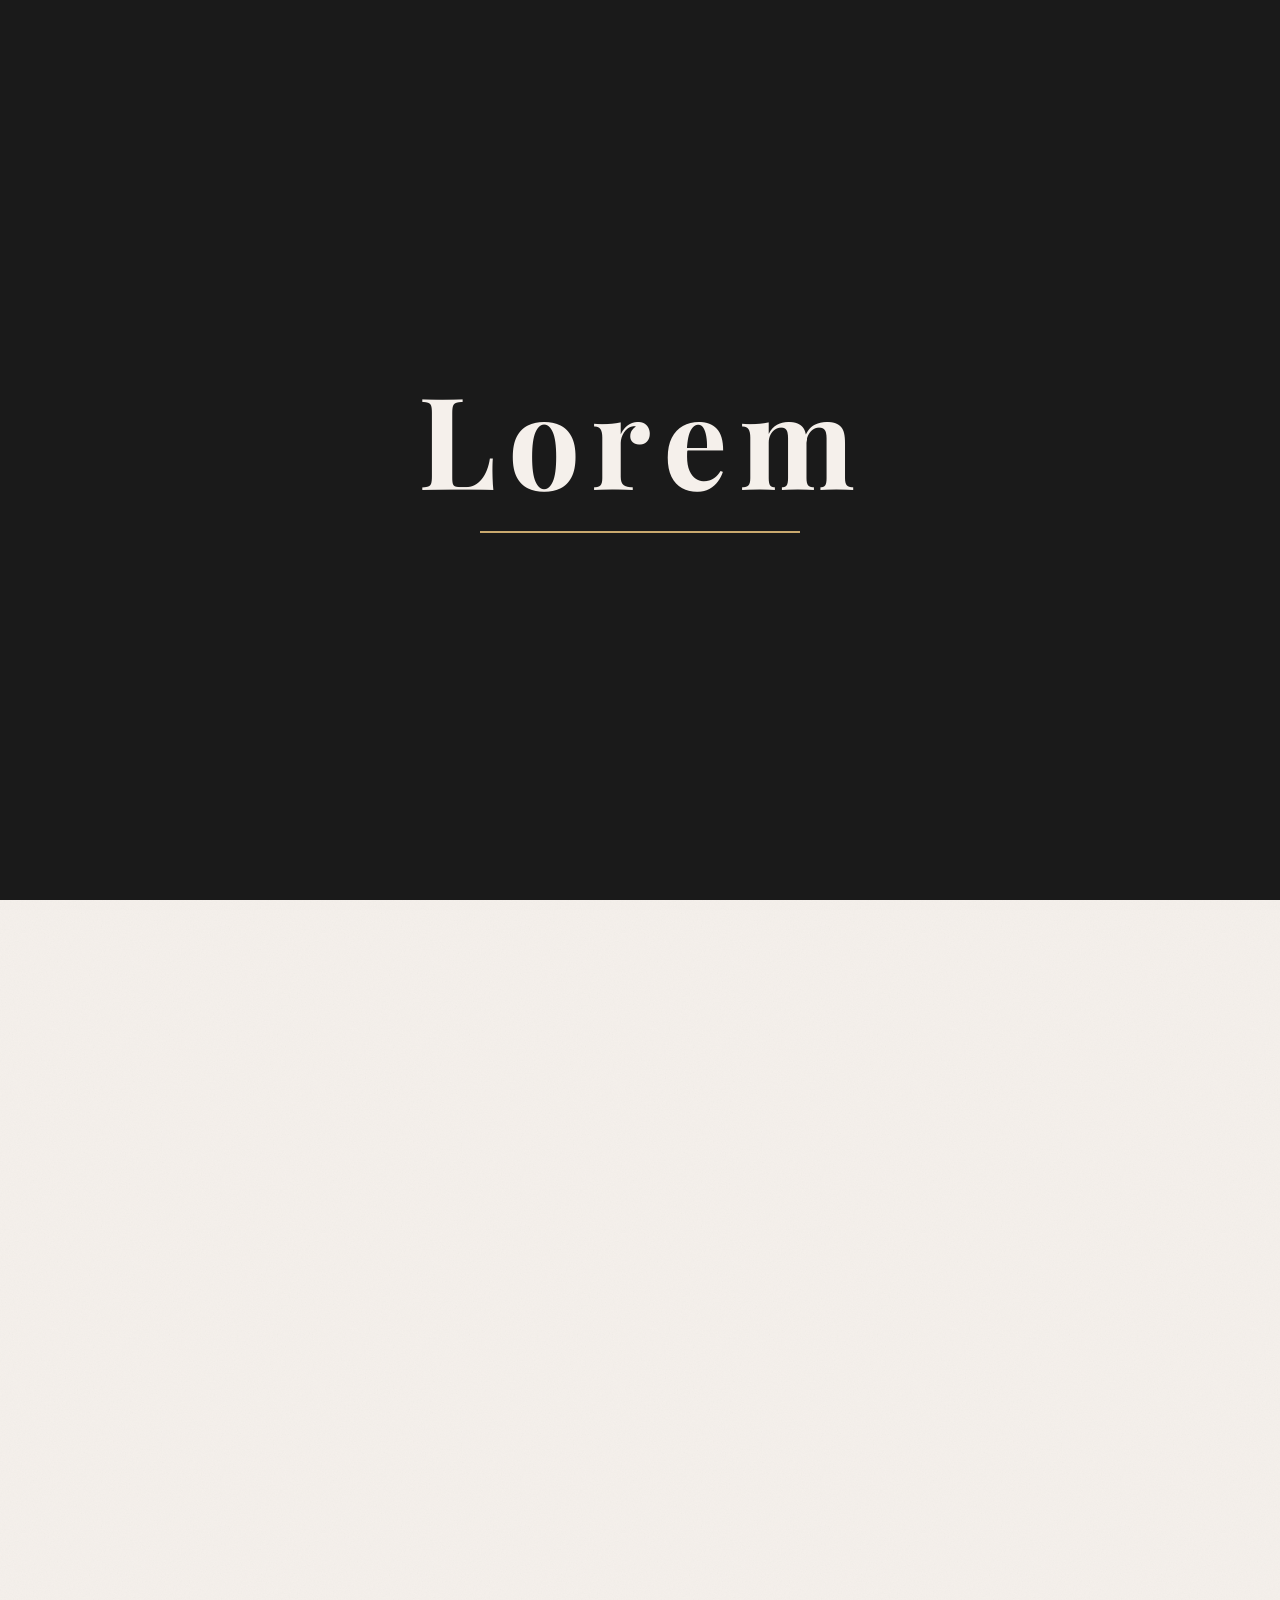
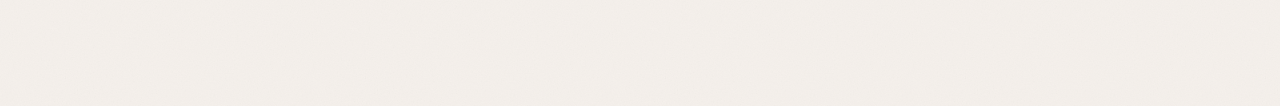
==== commit 18b330db: "feat(grain-1): Scroll-driven parallax and viewport reveal effects Grain: grain-1 Do: Add a scroll pa" ====
--- a/index.html
+++ b/index.html
@@ -32,9 +32,9 @@
 
   <!-- Hero: Site identity and large-scale typography showcase -->
   <header class="hero reveal" role="banner">
-    <h1 class="hero__title">The Type Foundry</h1>
-    <p class="hero__subtitle" lang="ko">활자 주조소</p>
-    <p class="hero__specimen" aria-label="Typography specimen">
+    <h1 class="hero__title" data-parallax-speed="0.3">The Type Foundry</h1>
+    <p class="hero__subtitle" data-parallax-speed="0.5" lang="ko">활자 주조소</p>
+    <p class="hero__specimen" data-parallax-speed="0.7" aria-label="Typography specimen">
       Aa Bb Cc 가 나 다
     </p>
   </header>
--- a/style.css
+++ b/style.css
@@ -681,6 +681,32 @@
   }
 }
 
+/* ==========================================================================
+   Scroll Parallax & Viewport Reveal
+   Performance: only transform/opacity animate. GPU-composited via will-change.
+   Parallax speeds are configurable via data-parallax-speed on each element.
+   ========================================================================== */
+
+/* Parallax elements: GPU layer promotion for smooth scroll transforms */
+[data-parallax-speed] {
+  will-change: transform;
+}
+
+/* Scroll-triggered reveal: initial hidden state for below-the-fold sections */
+.scroll-reveal {
+  opacity: 0;
+  transform: translateY(2.5rem);
+  will-change: opacity, transform;
+  transition:
+    opacity 0.8s cubic-bezier(0.16, 1, 0.3, 1),
+    transform 0.8s cubic-bezier(0.16, 1, 0.3, 1);
+}
+
+.scroll-reveal--visible {
+  opacity: 1;
+  transform: translateY(0);
+}
+
 /* Reduced motion: skip all animations, show content immediately */
 @media (prefers-reduced-motion: reduce) {
   .intro {
@@ -710,4 +736,15 @@
   .btn--secondary::after {
     display: none;
   }
-}
+
+  [data-parallax-speed] {
+    will-change: auto;
+  }
+
+  .scroll-reveal {
+    opacity: 1;
+    transform: none;
+    will-change: auto;
+    transition: none;
+  }
+}
